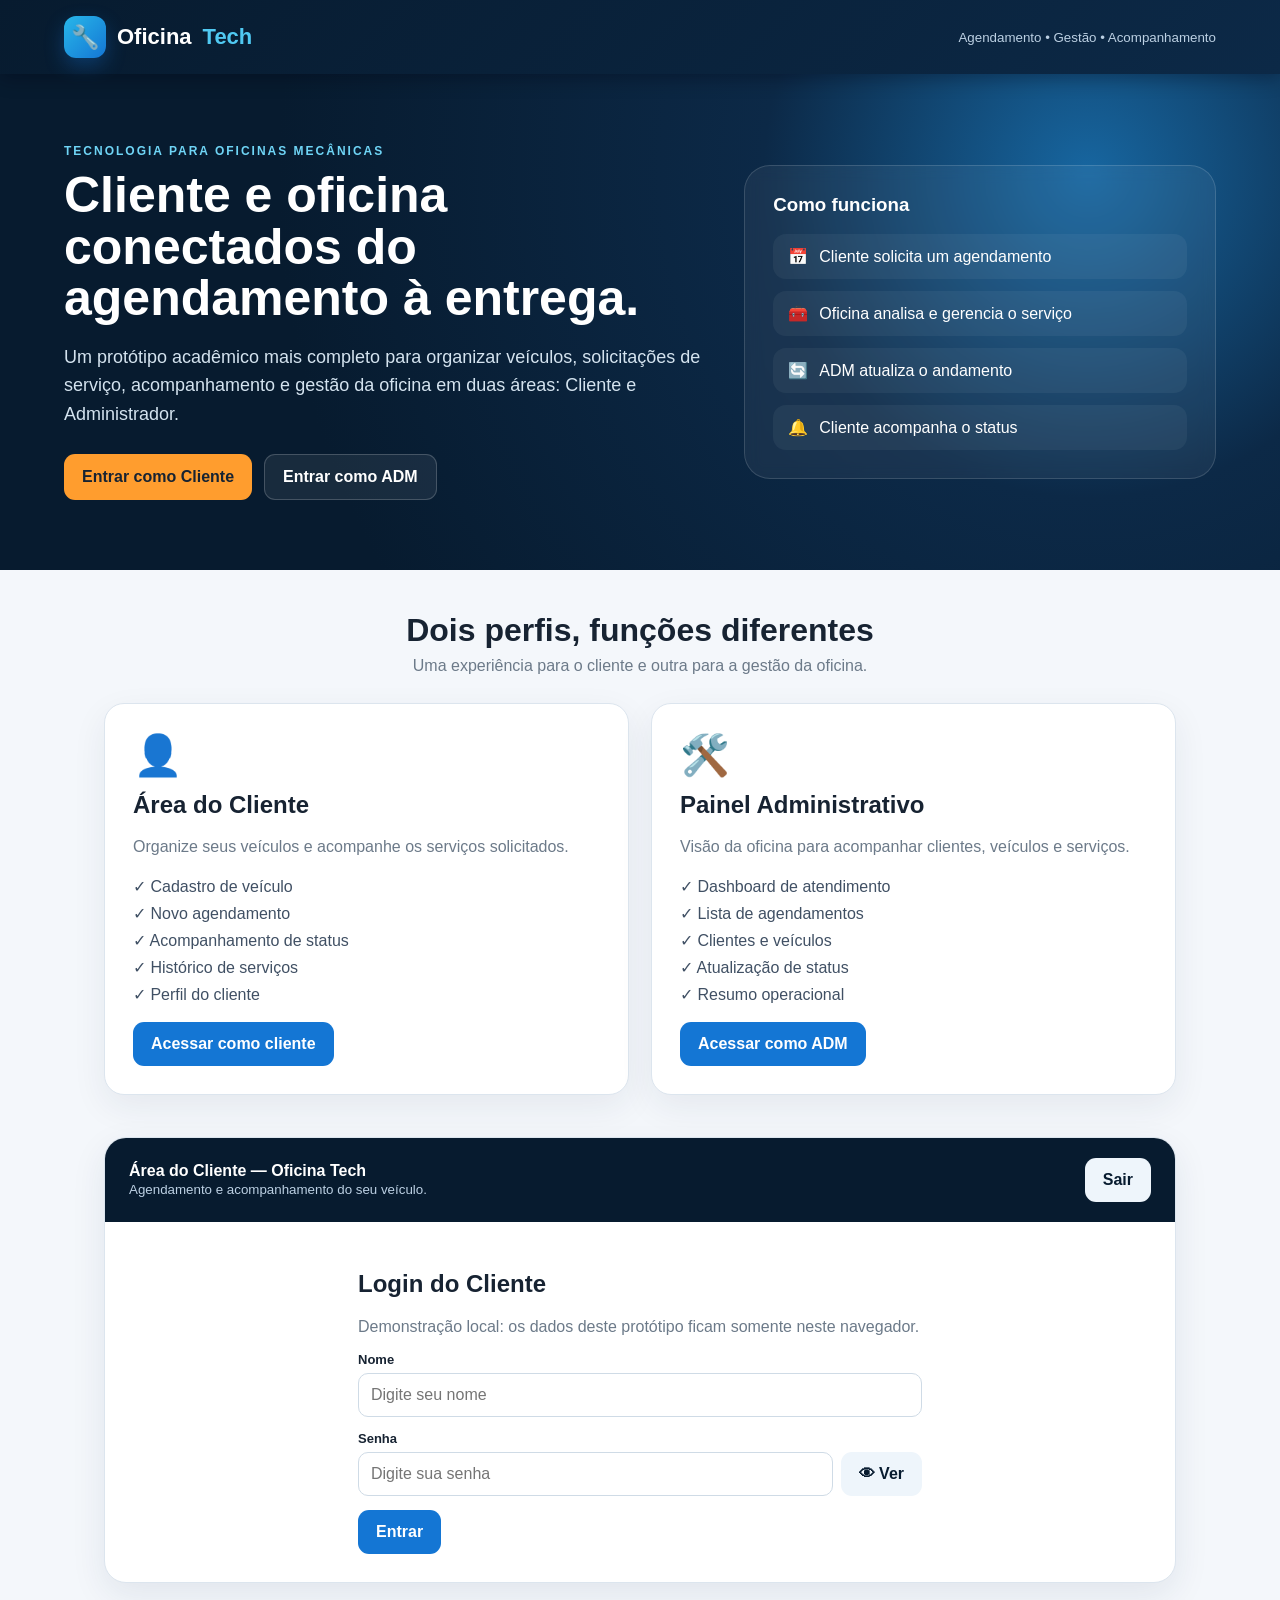
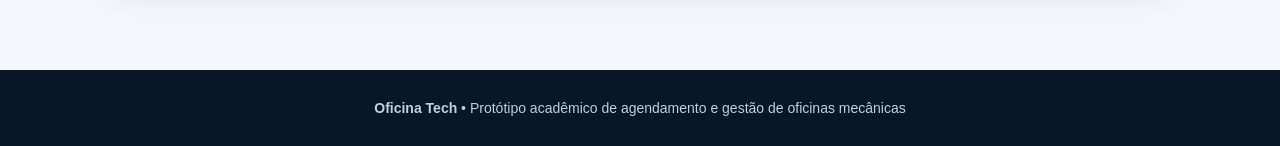
==== src/main/resources/static/index.html @ 15ae766a "Add files via upload" ====
<!doctype html>
<html lang="pt-BR">
<head>
<meta charset="utf-8">
<meta name="viewport" content="width=device-width,initial-scale=1">
<title>Oficina Tech | Gestão e Agendamento</title>
<style>
:root{--navy:#071b2f;--navy2:#0c2947;--blue:#1476d4;--cyan:#28b7e9;--green:#28a36a;--orange:#ff9d2e;--red:#e55353;--bg:#f4f7fb;--card:#fff;--ink:#172332;--muted:#6c7a89;--line:#dce5ee}
*{box-sizing:border-box}html{scroll-behavior:smooth}body{margin:0;font-family:Inter,Arial,Helvetica,sans-serif;background:var(--bg);color:var(--ink)}
button,input,select,textarea{font:inherit}button{cursor:pointer}.hidden{display:none!important}
.topbar{background:linear-gradient(135deg,var(--navy),var(--navy2));color:#fff;padding:16px 5%;position:sticky;top:0;z-index:10;box-shadow:0 4px 18px #0015}
.nav{max-width:1200px;margin:auto;display:flex;align-items:center;justify-content:space-between;gap:20px}
.logo{display:flex;align-items:center;gap:11px;font-weight:900;font-size:22px}.logo-mark{width:42px;height:42px;border-radius:12px;background:linear-gradient(135deg,var(--cyan),var(--blue));display:grid;place-items:center;font-size:23px;box-shadow:0 8px 20px #1476d455}.logo span{color:#50c9f2}.nav small{color:#bcd0e3}
.hero{background:radial-gradient(circle at 85% 20%,#1766a0 0,#0c2947 28%,#071b2f 70%);color:#fff;padding:70px 5%}
.hero-in{max-width:1200px;margin:auto;display:grid;grid-template-columns:1.15fr .85fr;gap:42px;align-items:center}.eyebrow{color:#6fd5f6;font-weight:800;text-transform:uppercase;letter-spacing:2px;font-size:12px}
.hero h1{font-size:50px;line-height:1.03;margin:12px 0 16px;max-width:700px}.hero p{font-size:18px;line-height:1.6;color:#d4e3ef;max-width:650px}
.actions{display:flex;gap:12px;flex-wrap:wrap;margin-top:25px}.btn{border:0;border-radius:11px;padding:13px 18px;font-weight:800}.primary{background:var(--orange);color:#172332}.blue{background:var(--blue);color:#fff}.ghost{background:#ffffff12;border:1px solid #ffffff30;color:#fff}.light{background:#eef5fb;color:var(--navy)}
.hero-card{background:#ffffff0e;border:1px solid #ffffff24;border-radius:26px;padding:28px;backdrop-filter:blur(8px)}.hero-card h3{margin-top:0}.flow{display:grid;gap:12px}.flow div{background:#ffffff0d;border-radius:13px;padding:13px 15px;display:flex;gap:11px;align-items:center}
main{max-width:1200px;margin:auto;padding:42px 5%}.section-title{text-align:center;margin-bottom:28px}.section-title h2{font-size:32px;margin:0 0 8px}.section-title p{margin:0;color:var(--muted)}
.profile-grid{display:grid;grid-template-columns:1fr 1fr;gap:22px}.profile-card{background:#fff;border:1px solid var(--line);border-radius:20px;padding:28px;box-shadow:0 12px 35px #17314c12}.profile-card .big{font-size:40px}.profile-card h3{font-size:24px;margin:12px 0 8px}.profile-card p{color:var(--muted);line-height:1.5}.feature-list{display:grid;gap:8px;margin:18px 0}.feature-list span{color:#405064}
.app{margin-top:42px;background:#fff;border-radius:22px;border:1px solid var(--line);overflow:hidden;box-shadow:0 12px 35px #17314c16}.app-head{background:var(--navy);color:#fff;padding:20px 24px;display:flex;justify-content:space-between;align-items:center;gap:12px}.app-head small{color:#bcd0e3}
.login{padding:28px;max-width:620px;margin:auto}.grid2{display:grid;grid-template-columns:1fr 1fr;gap:14px}.field{display:flex;flex-direction:column;gap:6px}.field label{font-size:13px;font-weight:800}.field input,.field select,.field textarea{padding:12px;border:1px solid #cfdbe6;border-radius:10px;background:#fff}.field textarea{min-height:95px;resize:vertical}.full{grid-column:1/-1}
.notice{padding:12px 14px;border-radius:10px;margin-top:14px;background:#e9f7ef;color:#20724a}.notice.error{background:#fdecec;color:#9c3434}
.dashboard{display:grid;grid-template-columns:230px 1fr;min-height:520px}.side{background:#0b2239;color:#d6e5f2;padding:20px}.side button{width:100%;text-align:left;border:0;background:transparent;color:#d6e5f2;padding:11px 12px;border-radius:9px;margin:3px 0}.side button.active,.side button:hover{background:#1476d4;color:#fff}.content{padding:25px;background:#f7f9fc}.view{display:none}.view.active{display:block}.cards{display:grid;grid-template-columns:repeat(3,1fr);gap:15px}.stat,.box{background:#fff;border:1px solid var(--line);border-radius:15px;padding:18px}.stat strong{display:block;font-size:28px;margin-top:7px}.muted{color:var(--muted)}.table-wrap{overflow:auto}.table{width:100%;border-collapse:collapse;background:#fff;border-radius:12px;overflow:hidden}.table th,.table td{text-align:left;padding:12px;border-bottom:1px solid #e6edf3;font-size:14px}.badge{display:inline-block;padding:6px 9px;border-radius:999px;font-size:12px;font-weight:800;background:#e9eef4;color:#526273}.b-orange{background:#fff0d8;color:#9a5a00}.b-green{background:#ddf5e8;color:#1f754b}.b-blue{background:#e2f1ff;color:#155f9e}
footer{margin-top:45px;background:#061728;color:#bfd0df;text-align:center;padding:30px 5%;font-size:14px}
@media(max-width:800px){.hero-in,.profile-grid,.dashboard{grid-template-columns:1fr}.hero h1{font-size:38px}.side{display:flex;overflow:auto;gap:5px}.side button{min-width:max-content}.cards,.grid2{grid-template-columns:1fr}.full{grid-column:auto}.nav small{display:none}}
</style>
</head>
<body>
<header class="topbar"><div class="nav"><div class="logo"><div class="logo-mark">🔧</div>Oficina <span>Tech</span></div><small>Agendamento • Gestão • Acompanhamento</small></div></header>

<section class="hero">
<div class="hero-in">
<div><div class="eyebrow">Tecnologia para oficinas mecânicas</div><h1>Cliente e oficina conectados do agendamento à entrega.</h1><p>Um protótipo acadêmico mais completo para organizar veículos, solicitações de serviço, acompanhamento e gestão da oficina em duas áreas: Cliente e Administrador.</p>
<div class="actions"><button class="btn primary" onclick="goLogin('cliente')">Entrar como Cliente</button><button class="btn ghost" onclick="goLogin('admin')">Entrar como ADM</button></div></div>
<div class="hero-card"><h3>Como funciona</h3><div class="flow"><div>📅 <span>Cliente solicita um agendamento</span></div><div>🧰 <span>Oficina analisa e gerencia o serviço</span></div><div>🔄 <span>ADM atualiza o andamento</span></div><div>🔔 <span>Cliente acompanha o status</span></div></div></div>
</div></section>

<main>
<section><div class="section-title"><h2>Dois perfis, funções diferentes</h2><p>Uma experiência para o cliente e outra para a gestão da oficina.</p></div>
<div class="profile-grid">
<div class="profile-card"><div class="big">👤</div><h3>Área do Cliente</h3><p>Organize seus veículos e acompanhe os serviços solicitados.</p><div class="feature-list"><span>✓ Cadastro de veículo</span><span>✓ Novo agendamento</span><span>✓ Acompanhamento de status</span><span>✓ Histórico de serviços</span><span>✓ Perfil do cliente</span></div><button class="btn blue" onclick="goLogin('cliente')">Acessar como cliente</button></div>
<div class="profile-card"><div class="big">🛠️</div><h3>Painel Administrativo</h3><p>Visão da oficina para acompanhar clientes, veículos e serviços.</p><div class="feature-list"><span>✓ Dashboard de atendimento</span><span>✓ Lista de agendamentos</span><span>✓ Clientes e veículos</span><span>✓ Atualização de status</span><span>✓ Resumo operacional</span></div><button class="btn blue" onclick="goLogin('admin')">Acessar como ADM</button></div>
</div></section>

<section class="app" id="sistema">
<div class="app-head"><div><strong id="appTitle">Acesso Oficina Tech</strong><br><small id="appSub">Escolha um perfil para entrar no protótipo.</small></div><button class="btn light" onclick="logout()">Sair</button></div>

<div id="loginBox" class="login">
<h2 id="loginTitle">Login</h2><p class="muted">Demonstração local: os dados deste protótipo ficam somente neste navegador.</p>
<div class="grid2"><div class="field full"><label>Nome</label><input id="loginNome" placeholder="Digite seu nome"></div><div class="field full"><label>Senha</label><div style="display:flex;gap:8px"><input id="loginSenha" type="password" placeholder="Digite sua senha" style="flex:1"><button type="button" class="btn light" id="toggleSenha" onclick="alternarSenha()" aria-label="Mostrar ou ocultar senha">👁 Ver</button></div></div><div class="full"><button class="btn blue" onclick="entrar()">Entrar</button></div></div>
<div id="loginMsg"></div></div>

<div id="clientDash" class="dashboard hidden">
<aside class="side">
<button class="active" onclick="showClient('inicio',this)">🏠 Início</button><button onclick="showClient('veiculo',this)">🚘 Meu veículo</button><button onclick="showClient('agendar',this)">📅 Agendar</button><button onclick="showClient('status',this)">🔎 Meus serviços</button><button onclick="showClient('historico',this)">🧾 Histórico</button><button onclick="showClient('perfil',this)">👤 Perfil</button>
</aside>
<div class="content">
<div id="c-inicio" class="view active"><h2>Olá, <span id="clienteNome">Cliente</span> 👋</h2><p class="muted">Aqui você acompanha sua relação com a oficina.</p><div class="cards"><div class="stat">Veículo cadastrado<strong id="statVeiculo">0</strong></div><div class="stat">Agendamentos<strong id="statAgenda">0</strong></div><div class="stat">Status atual<strong style="font-size:18px" id="statStatus">Sem serviço</strong></div></div></div>
<div id="c-veiculo" class="view"><h2>Meu veículo</h2><div class="box grid2"><div class="field"><label>Marca</label><input id="marca" placeholder="Ex.: Chevrolet"></div><div class="field"><label>Modelo</label><input id="modelo" placeholder="Ex.: Onix"></div><div class="field"><label>Ano</label><input id="ano" type="number" placeholder="2022"></div><div class="field"><label>Placa</label><input id="placa" maxlength="8" placeholder="ABC1D23"></div><div class="full"><button class="btn blue" onclick="salvarVeiculo()">Salvar veículo</button></div></div><div id="veiculoMsg"></div></div>
<div id="c-agendar" class="view"><h2>Novo agendamento</h2><div class="box grid2"><div class="field"><label>Serviço</label><select id="servico"><option>Troca de óleo</option><option>Revisão</option><option>Freios</option><option>Suspensão</option><option>Diagnóstico</option><option>Outro</option></select></div><div class="field"><label>Data</label><input id="data" type="date"></div><div class="field"><label>Horário</label><select id="hora"><option>08:00</option><option>09:30</option><option>11:00</option><option>14:00</option><option>15:30</option><option>17:00</option></select></div><div class="field"><label>Veículo</label><input id="veiculoAg" placeholder="Ex.: Onix 2022"></div><div class="field full"><label>Descrição do problema</label><textarea id="problema" placeholder="Descreva o que está acontecendo..."></textarea></div><div class="field full"><label>Foto do veículo/problema</label><input type="file" accept="image/*"></div><div class="full"><button class="btn primary" onclick="agendar()">Enviar solicitação</button></div></div><div id="agendaMsg"></div></div>
<div id="c-status" class="view"><h2>Meus serviços</h2><div class="box" id="clienteServico">Nenhum serviço solicitado ainda.</div></div>
<div id="c-historico" class="view"><h2>Histórico</h2><div class="box" id="historicoCliente">Nenhum serviço concluído.</div></div>
<div id="c-perfil" class="view"><h2>Meu perfil</h2><div class="box"><strong id="perfilNome">Cliente</strong><p class="muted">Perfil de demonstração da Oficina Tech.</p></div></div>
</div></div>

<div id="adminDash" class="dashboard hidden">
<aside class="side">
<button class="active" onclick="showAdmin('dashboard',this)">📊 Dashboard</button><button onclick="showAdmin('agendamentos',this)">📅 Agendamentos</button><button onclick="showAdmin('clientes',this)">👥 Clientes</button><button onclick="showAdmin('veiculos',this)">🚗 Veículos</button><button onclick="showAdmin('status',this)">🔄 Atualizar status</button>
</aside>
<div class="content">
<div id="a-dashboard" class="view active"><h2>Painel da Oficina</h2><p class="muted">Resumo operacional do protótipo.</p><div class="cards"><div class="stat">Solicitações<strong id="admSolicitacoes">0</strong></div><div class="stat">Clientes<strong id="admClientes">0</strong></div><div class="stat">Em andamento<strong id="admAndamento">0</strong></div></div></div>
<div id="a-agendamentos" class="view"><h2>Agendamentos</h2><div class="table-wrap"><table class="table"><thead><tr><th>Cliente</th><th>Serviço</th><th>Data</th><th>Horário</th><th>Status</th></tr></thead><tbody id="agendaTabela"><tr><td colspan="5">Nenhuma solicitação.</td></tr></tbody></table></div></div>
<div id="a-clientes" class="view"><h2>Clientes</h2><div class="box" id="clientesAdm">Nenhum cliente registrado neste navegador.</div></div>
<div id="a-veiculos" class="view"><h2>Veículos</h2><div class="box" id="veiculosAdm">Nenhum veículo cadastrado.</div></div>
<div id="a-status" class="view"><h2>Atualizar status</h2><div class="box grid2"><div class="field full"><label>Novo status do último serviço</label><select id="novoStatus"><option>Solicitado</option><option>Confirmado</option><option>Em andamento</option><option>Aguardando retirada</option><option>Concluído</option></select></div><div class="full"><button class="btn blue" onclick="atualizarStatus()">Salvar status</button></div></div><div id="statusMsg"></div></div>
</div></div>
</section>
</main>

<footer><strong>Oficina Tech</strong> • Protótipo acadêmico de agendamento e gestão de oficinas mecânicas</footer>

<script>
let perfil='cliente';
function goLogin(p){perfil=p;document.getElementById('loginBox').classList.remove('hidden');clientDash.classList.add('hidden');adminDash.classList.add('hidden');loginTitle.textContent=p==='admin'?'Login do Administrador':'Login do Cliente';appTitle.textContent=p==='admin'?'Painel Administrativo — Oficina Tech':'Área do Cliente — Oficina Tech';appSub.textContent=p==='admin'?'Gestão de atendimentos e serviços.':'Agendamento e acompanhamento do seu veículo.';loginMsg.innerHTML='';loginSenha.type='password';document.getElementById('toggleSenha').textContent='👁 Ver';document.getElementById('sistema').scrollIntoView({behavior:'smooth'})}
function entrar(){const nome=loginNome.value.trim();const senha=loginSenha.value.trim();if(!nome||!senha){loginMsg.innerHTML='<div class="notice error">Preencha nome e senha.</div>';return}if(perfil==='admin'&&senha!=='OficinaTech2026@br'){loginMsg.innerHTML='<div class="notice error">Senha de administrador inválida.</div>';loginSenha.value='';loginSenha.focus();return}localStorage.setItem('otUsuario',nome);loginMsg.innerHTML='';loginBox.classList.add('hidden');if(perfil==='cliente'){clientDash.classList.remove('hidden');clienteNome.textContent=nome;perfilNome.textContent=nome}else{adminDash.classList.remove('hidden')}refresh()}
function alternarSenha(){const campo=document.getElementById('loginSenha');const botao=document.getElementById('toggleSenha');if(campo.type==='password'){campo.type='text';botao.textContent='🙈 Ocultar'}else{campo.type='password';botao.textContent='👁 Ver'}}
function logout(){loginBox.classList.remove('hidden');clientDash.classList.add('hidden');adminDash.classList.add('hidden');loginSenha.value='';loginMsg.innerHTML=''}
function showClient(id,b){document.querySelectorAll('#clientDash .view').forEach(x=>x.classList.remove('active'));document.querySelectorAll('#clientDash .side button').forEach(x=>x.classList.remove('active'));document.getElementById('c-'+id).classList.add('active');b.classList.add('active')}
function showAdmin(id,b){document.querySelectorAll('#adminDash .view').forEach(x=>x.classList.remove('active'));document.querySelectorAll('#adminDash .side button').forEach(x=>x.classList.remove('active'));document.getElementById('a-'+id).classList.add('active');b.classList.add('active');refresh()}
function salvarVeiculo(){const v={marca:marca.value.trim(),modelo:modelo.value.trim(),ano:ano.value,placa:placa.value.trim().toUpperCase()};if(!v.marca||!v.modelo){veiculoMsg.innerHTML='<div class="notice error">Preencha marca e modelo.</div>';return}localStorage.setItem('otVeiculo',JSON.stringify(v));veiculoAg.value=(v.marca+' '+v.modelo+' '+v.ano).trim();veiculoMsg.innerHTML='<div class="notice">✓ Veículo salvo neste navegador.</div>';refresh()}
function agendar(){if(!data.value){agendaMsg.innerHTML='<div class="notice error">Escolha uma data.</div>';return}const a={cliente:localStorage.getItem('otUsuario')||'Cliente',servico:servico.value,data:data.value,hora:hora.value,veiculo:veiculoAg.value,problema:problema.value,status:'Solicitado'};localStorage.setItem('otAgendamento',JSON.stringify(a));agendaMsg.innerHTML='<div class="notice">✓ Solicitação enviada para a oficina.</div>';refresh()}
function atualizarStatus(){const a=JSON.parse(localStorage.getItem('otAgendamento')||'null');if(!a){statusMsg.innerHTML='<div class="notice error">Não existe serviço para atualizar.</div>';return}a.status=novoStatus.value;localStorage.setItem('otAgendamento',JSON.stringify(a));statusMsg.innerHTML='<div class="notice">✓ Status atualizado para '+a.status+'.</div>';refresh()}
function fmt(d){return d?d.split('-').reverse().join('/'):'—'}
function refresh(){const v=JSON.parse(localStorage.getItem('otVeiculo')||'null');const a=JSON.parse(localStorage.getItem('otAgendamento')||'null');const u=localStorage.getItem('otUsuario')||'Cliente';
if(v){marca.value=v.marca||'';modelo.value=v.modelo||'';ano.value=v.ano||'';placa.value=v.placa||'';veiculoAg.value=(v.marca+' '+v.modelo+' '+(v.ano||'')).trim();statVeiculo.textContent='1';veiculosAdm.innerHTML='<strong>'+v.marca+' '+v.modelo+'</strong><p class="muted">'+(v.ano||'Ano não informado')+' • '+(v.placa||'Placa não informada')+'</p>'}else statVeiculo.textContent='0';
clientesAdm.innerHTML='<strong>'+u+'</strong><p class="muted">Cliente registrado no protótipo local.</p>';admClientes.textContent=localStorage.getItem('otUsuario')?'1':'0';
if(a){statAgenda.textContent='1';statStatus.textContent=a.status;admSolicitacoes.textContent='1';admAndamento.textContent=a.status==='Em andamento'?'1':'0';clienteServico.innerHTML='<strong>'+a.servico+'</strong><p>'+a.veiculo+' • '+fmt(a.data)+' às '+a.hora+'</p><span class="badge '+(a.status==='Concluído'?'b-green':a.status==='Em andamento'?'b-orange':'b-blue')+'">'+a.status+'</span><p class="muted">'+(a.problema||'Sem descrição adicional.')+'</p>';agendaTabela.innerHTML='<tr><td>'+a.cliente+'</td><td>'+a.servico+'</td><td>'+fmt(a.data)+'</td><td>'+a.hora+'</td><td><span class="badge">'+a.status+'</span></td></tr>';historicoCliente.innerHTML=a.status==='Concluído'?'<strong>'+a.servico+'</strong><p class="muted">Concluído • '+fmt(a.data)+'</p>':'Nenhum serviço concluído.'}else{statAgenda.textContent='0';statStatus.textContent='Sem serviço';admSolicitacoes.textContent='0';admAndamento.textContent='0'}}
window.addEventListener('load',()=>{goLogin('cliente');refresh()});
</script>
</body>
</html>
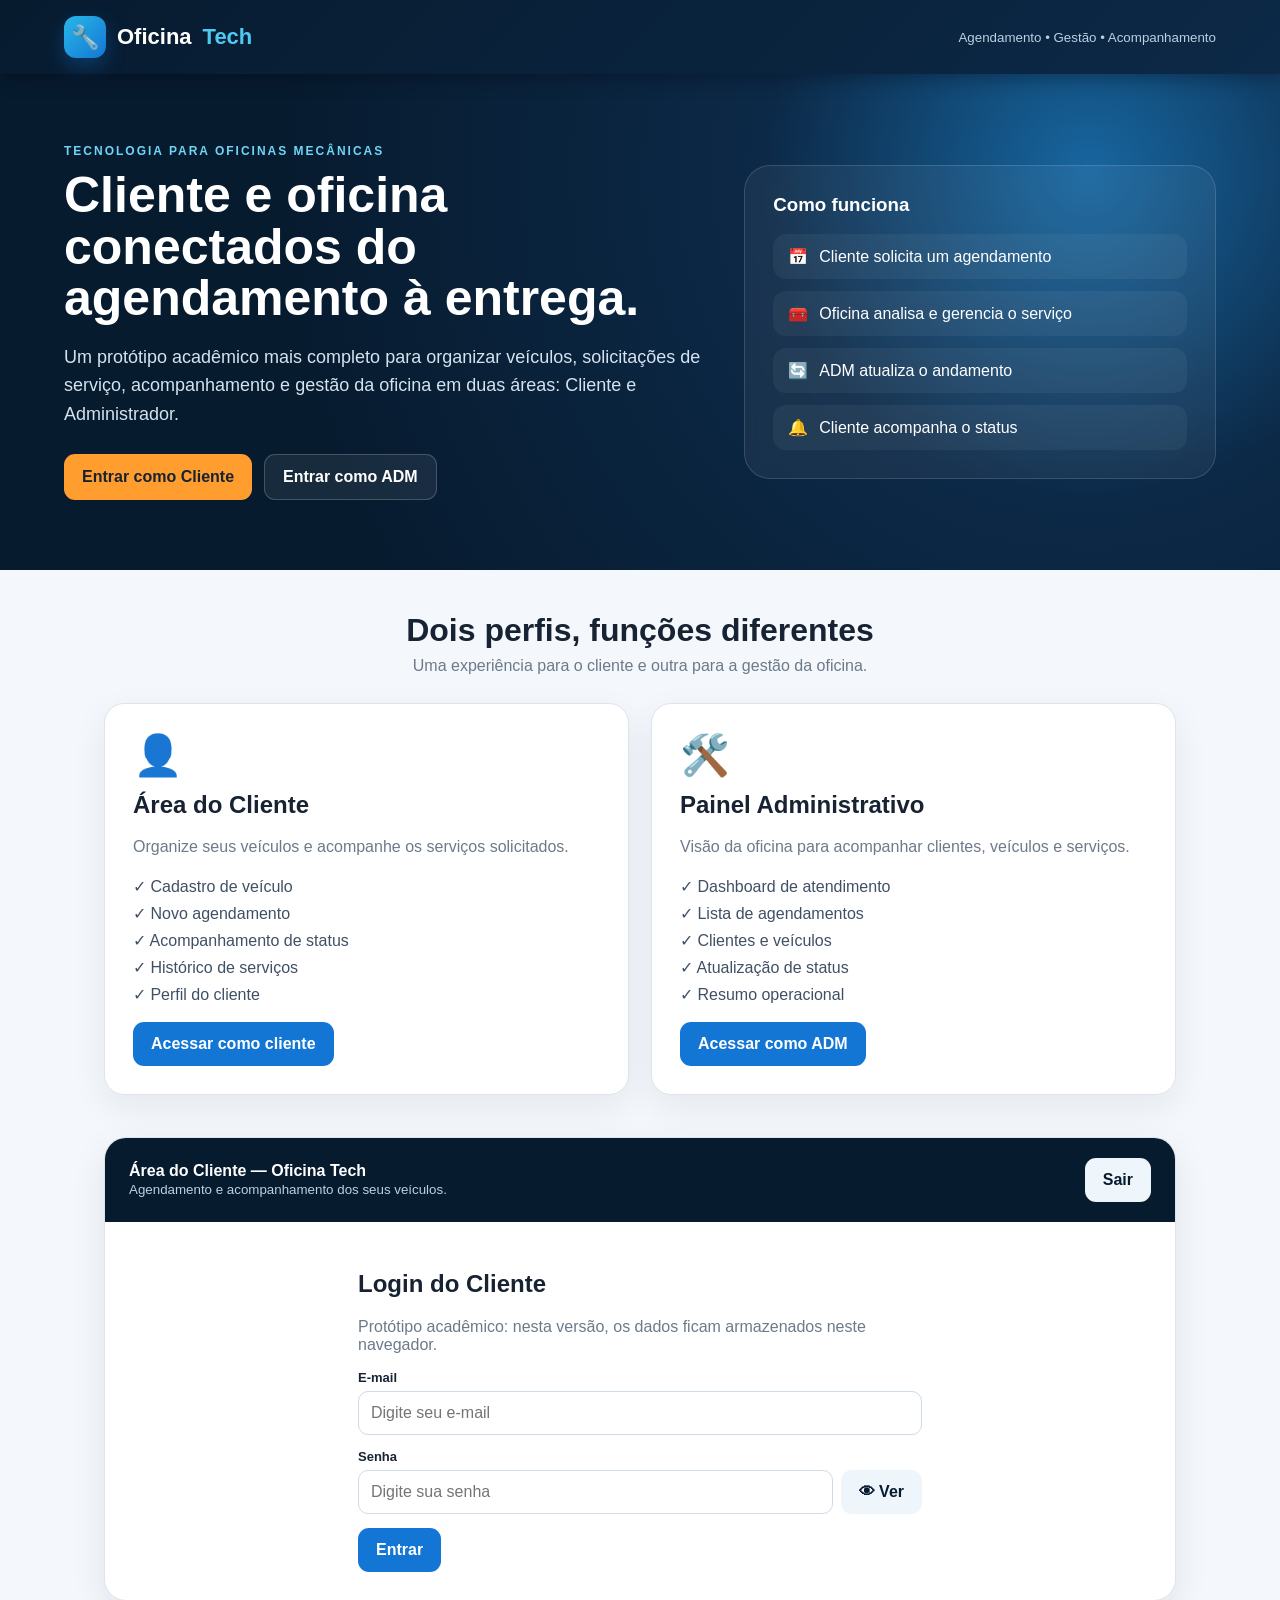
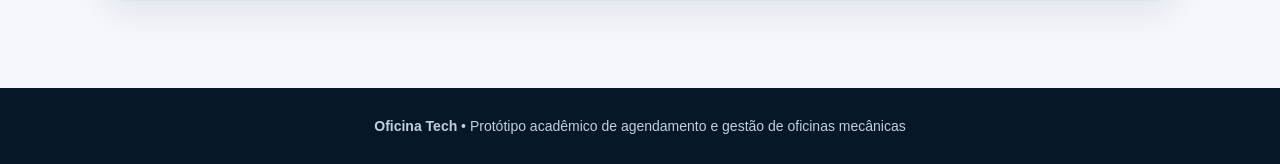
==== commit 8f8abcbf: "Add files via upload" ====
--- a/src/main/resources/static/index.html
+++ b/src/main/resources/static/index.html
@@ -47,32 +47,32 @@
 <div class="app-head"><div><strong id="appTitle">Acesso Oficina Tech</strong><br><small id="appSub">Escolha um perfil para entrar no protótipo.</small></div><button class="btn light" onclick="logout()">Sair</button></div>
 
 <div id="loginBox" class="login">
-<h2 id="loginTitle">Login</h2><p class="muted">Demonstração local: os dados deste protótipo ficam somente neste navegador.</p>
-<div class="grid2"><div class="field full"><label>Nome</label><input id="loginNome" placeholder="Digite seu nome"></div><div class="field full"><label>Senha</label><div style="display:flex;gap:8px"><input id="loginSenha" type="password" placeholder="Digite sua senha" style="flex:1"><button type="button" class="btn light" id="toggleSenha" onclick="alternarSenha()" aria-label="Mostrar ou ocultar senha">👁 Ver</button></div></div><div class="full"><button class="btn blue" onclick="entrar()">Entrar</button></div></div>
+<h2 id="loginTitle">Login</h2><p class="muted">Protótipo acadêmico: nesta versão, os dados ficam armazenados neste navegador.</p>
+<div class="grid2"><div class="field full"><label>E-mail</label><input id="loginNome" type="email" placeholder="Digite seu e-mail"></div><div class="field full"><label>Senha</label><div style="display:flex;gap:8px"><input id="loginSenha" type="password" placeholder="Digite sua senha" style="flex:1"><button type="button" class="btn light" id="toggleSenha" onclick="alternarSenha()" aria-label="Mostrar ou ocultar senha">👁 Ver</button></div></div><div class="full"><button class="btn blue" onclick="entrar()">Entrar</button></div></div>
 <div id="loginMsg"></div></div>
 
 <div id="clientDash" class="dashboard hidden">
 <aside class="side">
-<button class="active" onclick="showClient('inicio',this)">🏠 Início</button><button onclick="showClient('veiculo',this)">🚘 Meu veículo</button><button onclick="showClient('agendar',this)">📅 Agendar</button><button onclick="showClient('status',this)">🔎 Meus serviços</button><button onclick="showClient('historico',this)">🧾 Histórico</button><button onclick="showClient('perfil',this)">👤 Perfil</button>
+<button class="active" onclick="showClient('inicio',this)">🏠 Início</button><button onclick="showClient('veiculo',this)">🚘 Meus veículos</button><button onclick="showClient('agendar',this)">📅 Agendar</button><button onclick="showClient('status',this)">🔎 Meus serviços</button><button onclick="showClient('historico',this)">🧾 Histórico</button><button onclick="showClient('perfil',this)">👤 Perfil</button>
 </aside>
 <div class="content">
 <div id="c-inicio" class="view active"><h2>Olá, <span id="clienteNome">Cliente</span> 👋</h2><p class="muted">Aqui você acompanha sua relação com a oficina.</p><div class="cards"><div class="stat">Veículo cadastrado<strong id="statVeiculo">0</strong></div><div class="stat">Agendamentos<strong id="statAgenda">0</strong></div><div class="stat">Status atual<strong style="font-size:18px" id="statStatus">Sem serviço</strong></div></div></div>
-<div id="c-veiculo" class="view"><h2>Meu veículo</h2><div class="box grid2"><div class="field"><label>Marca</label><input id="marca" placeholder="Ex.: Chevrolet"></div><div class="field"><label>Modelo</label><input id="modelo" placeholder="Ex.: Onix"></div><div class="field"><label>Ano</label><input id="ano" type="number" placeholder="2022"></div><div class="field"><label>Placa</label><input id="placa" maxlength="8" placeholder="ABC1D23"></div><div class="full"><button class="btn blue" onclick="salvarVeiculo()">Salvar veículo</button></div></div><div id="veiculoMsg"></div></div>
-<div id="c-agendar" class="view"><h2>Novo agendamento</h2><div class="box grid2"><div class="field"><label>Serviço</label><select id="servico"><option>Troca de óleo</option><option>Revisão</option><option>Freios</option><option>Suspensão</option><option>Diagnóstico</option><option>Outro</option></select></div><div class="field"><label>Data</label><input id="data" type="date"></div><div class="field"><label>Horário</label><select id="hora"><option>08:00</option><option>09:30</option><option>11:00</option><option>14:00</option><option>15:30</option><option>17:00</option></select></div><div class="field"><label>Veículo</label><input id="veiculoAg" placeholder="Ex.: Onix 2022"></div><div class="field full"><label>Descrição do problema</label><textarea id="problema" placeholder="Descreva o que está acontecendo..."></textarea></div><div class="field full"><label>Foto do veículo/problema</label><input type="file" accept="image/*"></div><div class="full"><button class="btn primary" onclick="agendar()">Enviar solicitação</button></div></div><div id="agendaMsg"></div></div>
+<div id="c-veiculo" class="view"><h2>Meus veículos</h2><div class="box grid2"><input id="veiculoEditId" type="hidden"><div class="field"><label>Marca</label><input id="marca" placeholder="Ex.: Chevrolet"></div><div class="field"><label>Modelo</label><input id="modelo" placeholder="Ex.: Onix"></div><div class="field"><label>Ano</label><input id="ano" type="number" placeholder="2022"></div><div class="field"><label>Placa</label><input id="placa" maxlength="8" placeholder="ABC1D23"></div><div class="field"><label>Cor</label><input id="corVeiculo" placeholder="Ex.: Prata"></div><div class="field"><label>Foto do veículo</label><input id="fotoVeiculo" type="file" accept="image/*"></div><div class="full"><button class="btn blue" onclick="salvarVeiculo()">Salvar veículo</button> <button class="btn light" onclick="limparVeiculoForm()">Novo veículo</button></div></div><div id="veiculoMsg"></div><div id="listaVeiculosCliente" class="box" style="margin-top:14px">Nenhum veículo cadastrado.</div></div>
+<div id="c-agendar" class="view"><h2>Novo agendamento</h2><div class="box grid2"><div class="field"><label>Serviço</label><select id="servico"><option>Troca de óleo</option><option>Revisão</option><option>Freios</option><option>Suspensão</option><option>Diagnóstico</option><option>Outro</option></select></div><div class="field"><label>Data</label><input id="data" type="date"></div><div class="field"><label>Horário</label><select id="hora"><option>08:00</option><option>09:30</option><option>11:00</option><option>14:00</option><option>15:30</option><option>17:00</option></select></div><div class="field"><label>Veículo</label><select id="veiculoAg"><option value="">Cadastre um veículo primeiro</option></select></div><div class="field full"><label>Descrição do problema</label><textarea id="problema" placeholder="Descreva o que está acontecendo..."></textarea></div><div class="field full"><label>Foto do veículo/problema</label><input type="file" accept="image/*"></div><div class="full"><button class="btn primary" onclick="agendar()">Enviar solicitação</button></div></div><div id="agendaMsg"></div></div>
 <div id="c-status" class="view"><h2>Meus serviços</h2><div class="box" id="clienteServico">Nenhum serviço solicitado ainda.</div></div>
 <div id="c-historico" class="view"><h2>Histórico</h2><div class="box" id="historicoCliente">Nenhum serviço concluído.</div></div>
-<div id="c-perfil" class="view"><h2>Meu perfil</h2><div class="box"><strong id="perfilNome">Cliente</strong><p class="muted">Perfil de demonstração da Oficina Tech.</p></div></div>
+<div id="c-perfil" class="view"><h2>Meu perfil</h2><div class="box grid2"><div class="field"><label>Nome completo</label><input id="perfilNomeInput"></div><div class="field"><label>E-mail</label><input id="perfilEmail" type="email"></div><div class="field"><label>Telefone</label><input id="perfilTelefone"></div><div class="field"><label>Gênero</label><select id="perfilGenero"><option value="">Não informado</option><option>Feminino</option><option>Masculino</option><option>Outro</option><option>Prefiro não informar</option></select></div><div class="full"><button class="btn blue" onclick="salvarPerfil()">Salvar meus dados</button></div></div><div id="perfilMsg"></div></div>
 </div></div>
 
 <div id="adminDash" class="dashboard hidden">
 <aside class="side">
-<button class="active" onclick="showAdmin('dashboard',this)">📊 Dashboard</button><button onclick="showAdmin('agendamentos',this)">📅 Agendamentos</button><button onclick="showAdmin('clientes',this)">👥 Clientes</button><button onclick="showAdmin('veiculos',this)">🚗 Veículos</button><button onclick="showAdmin('status',this)">🔄 Atualizar status</button>
+<button class="active" onclick="showAdmin('dashboard',this)">📊 Dashboard</button><button onclick="showAdmin('agendamentos',this)">📅 Agendamentos</button><button onclick="showAdmin('clientes',this)">👥 Clientes</button><button onclick="showAdmin('status',this)">🔄 Atualizar status</button>
 </aside>
 <div class="content">
 <div id="a-dashboard" class="view active"><h2>Painel da Oficina</h2><p class="muted">Resumo operacional do protótipo.</p><div class="cards"><div class="stat">Solicitações<strong id="admSolicitacoes">0</strong></div><div class="stat">Clientes<strong id="admClientes">0</strong></div><div class="stat">Em andamento<strong id="admAndamento">0</strong></div></div></div>
-<div id="a-agendamentos" class="view"><h2>Agendamentos</h2><div class="table-wrap"><table class="table"><thead><tr><th>Cliente</th><th>Serviço</th><th>Data</th><th>Horário</th><th>Status</th></tr></thead><tbody id="agendaTabela"><tr><td colspan="5">Nenhuma solicitação.</td></tr></tbody></table></div></div>
-<div id="a-clientes" class="view"><h2>Clientes</h2><div class="box" id="clientesAdm">Nenhum cliente registrado neste navegador.</div></div>
-<div id="a-veiculos" class="view"><h2>Veículos</h2><div class="box" id="veiculosAdm">Nenhum veículo cadastrado.</div></div>
+<div id="a-agendamentos" class="view"><h2>Agendamentos</h2><div class="box grid2" style="margin-bottom:14px"><div class="field"><label>Buscar por cliente</label><input id="filtroCliente" oninput="refresh()" placeholder="Nome do cliente"></div><div class="field"><label>Filtrar por data</label><input id="filtroData" type="date" oninput="refresh()"></div></div><div class="table-wrap"><table class="table"><thead><tr><th>Cliente</th><th>Serviço</th><th>Data</th><th>Horário</th><th>Status</th></tr></thead><tbody id="agendaTabela"><tr><td colspan="5">Nenhuma solicitação.</td></tr></tbody></table></div></div>
+<div id="a-clientes" class="view"><h2>Clientes</h2><p class="muted">Dados dos clientes e todos os veículos vinculados a cada cadastro.</p><div class="box" id="clientesAdm">Nenhum cliente registrado neste navegador.</div></div>
+
 <div id="a-status" class="view"><h2>Atualizar status</h2><div class="box grid2"><div class="field full"><label>Novo status do último serviço</label><select id="novoStatus"><option>Solicitado</option><option>Confirmado</option><option>Em andamento</option><option>Aguardando retirada</option><option>Concluído</option></select></div><div class="full"><button class="btn blue" onclick="atualizarStatus()">Salvar status</button></div></div><div id="statusMsg"></div></div>
 </div></div>
 </section>
@@ -82,20 +82,29 @@
 
 <script>
 let perfil='cliente';
-function goLogin(p){perfil=p;document.getElementById('loginBox').classList.remove('hidden');clientDash.classList.add('hidden');adminDash.classList.add('hidden');loginTitle.textContent=p==='admin'?'Login do Administrador':'Login do Cliente';appTitle.textContent=p==='admin'?'Painel Administrativo — Oficina Tech':'Área do Cliente — Oficina Tech';appSub.textContent=p==='admin'?'Gestão de atendimentos e serviços.':'Agendamento e acompanhamento do seu veículo.';loginMsg.innerHTML='';loginSenha.type='password';document.getElementById('toggleSenha').textContent='👁 Ver';document.getElementById('sistema').scrollIntoView({behavior:'smooth'})}
-function entrar(){const nome=loginNome.value.trim();const senha=loginSenha.value.trim();if(!nome||!senha){loginMsg.innerHTML='<div class="notice error">Preencha nome e senha.</div>';return}if(perfil==='admin'&&senha!=='OficinaTech2026@br'){loginMsg.innerHTML='<div class="notice error">Senha de administrador inválida.</div>';loginSenha.value='';loginSenha.focus();return}localStorage.setItem('otUsuario',nome);loginMsg.innerHTML='';loginBox.classList.add('hidden');if(perfil==='cliente'){clientDash.classList.remove('hidden');clienteNome.textContent=nome;perfilNome.textContent=nome}else{adminDash.classList.remove('hidden')}refresh()}
-function alternarSenha(){const campo=document.getElementById('loginSenha');const botao=document.getElementById('toggleSenha');if(campo.type==='password'){campo.type='text';botao.textContent='🙈 Ocultar'}else{campo.type='password';botao.textContent='👁 Ver'}}
-function logout(){loginBox.classList.remove('hidden');clientDash.classList.add('hidden');adminDash.classList.add('hidden');loginSenha.value='';loginMsg.innerHTML=''}
-function showClient(id,b){document.querySelectorAll('#clientDash .view').forEach(x=>x.classList.remove('active'));document.querySelectorAll('#clientDash .side button').forEach(x=>x.classList.remove('active'));document.getElementById('c-'+id).classList.add('active');b.classList.add('active')}
+const read=(k,d)=>{try{return JSON.parse(localStorage.getItem(k)||JSON.stringify(d))}catch{return d}};
+const write=(k,v)=>localStorage.setItem(k,JSON.stringify(v));
+const currentEmail=()=>localStorage.getItem('otEmail')||'';
+function goLogin(p){perfil=p;loginBox.classList.remove('hidden');clientDash.classList.add('hidden');adminDash.classList.add('hidden');loginTitle.textContent=p==='admin'?'Login do Administrador':'Login do Cliente';appTitle.textContent=p==='admin'?'Painel Administrativo — Oficina Tech':'Área do Cliente — Oficina Tech';appSub.textContent=p==='admin'?'Gestão de atendimentos e serviços.':'Agendamento e acompanhamento dos seus veículos.';loginMsg.innerHTML='';loginSenha.type='password';toggleSenha.textContent='👁 Ver';sistema.scrollIntoView({behavior:'smooth'})}
+function entrar(){const email=loginNome.value.trim().toLowerCase(),senha=loginSenha.value;if(!email||!senha){loginMsg.innerHTML='<div class="notice error">Informe e-mail e senha.</div>';return}if(perfil==='admin'){if(senha!=='OficinaTech2026@br'){loginMsg.innerHTML='<div class="notice error">Senha de administrador inválida.</div>';return}localStorage.setItem('otPerfilAtivo','ADM');loginBox.classList.add('hidden');adminDash.classList.remove('hidden');refresh();return}const users=read('otUsuarios',[]);let u=users.find(x=>x.email===email);if(!u){if(senha.length<6){loginMsg.innerHTML='<div class="notice error">Para o primeiro acesso, use uma senha com pelo menos 6 caracteres. O cadastro será criado neste navegador.</div>';return}const nome=email.split('@')[0];u={nome,email,senha,telefone:'',genero:'',veiculos:[]};users.push(u);write('otUsuarios',users)}else if(u.senha!==senha){loginMsg.innerHTML='<div class="notice error">E-mail ou senha inválidos.</div>';return}localStorage.setItem('otEmail',email);localStorage.setItem('otPerfilAtivo','CLIENTE');loginBox.classList.add('hidden');clientDash.classList.remove('hidden');clienteNome.textContent=u.nome;refresh()}
+function alternarSenha(){loginSenha.type=loginSenha.type==='password'?'text':'password';toggleSenha.textContent=loginSenha.type==='password'?'👁 Ver':'🙈 Ocultar'}
+function logout(){loginBox.classList.remove('hidden');clientDash.classList.add('hidden');adminDash.classList.add('hidden');loginSenha.value='';loginMsg.innerHTML='';localStorage.removeItem('otPerfilAtivo')}
+function showClient(id,b){document.querySelectorAll('#clientDash .view').forEach(x=>x.classList.remove('active'));document.querySelectorAll('#clientDash .side button').forEach(x=>x.classList.remove('active'));document.getElementById('c-'+id).classList.add('active');b.classList.add('active');refresh()}
 function showAdmin(id,b){document.querySelectorAll('#adminDash .view').forEach(x=>x.classList.remove('active'));document.querySelectorAll('#adminDash .side button').forEach(x=>x.classList.remove('active'));document.getElementById('a-'+id).classList.add('active');b.classList.add('active');refresh()}
-function salvarVeiculo(){const v={marca:marca.value.trim(),modelo:modelo.value.trim(),ano:ano.value,placa:placa.value.trim().toUpperCase()};if(!v.marca||!v.modelo){veiculoMsg.innerHTML='<div class="notice error">Preencha marca e modelo.</div>';return}localStorage.setItem('otVeiculo',JSON.stringify(v));veiculoAg.value=(v.marca+' '+v.modelo+' '+v.ano).trim();veiculoMsg.innerHTML='<div class="notice">✓ Veículo salvo neste navegador.</div>';refresh()}
-function agendar(){if(!data.value){agendaMsg.innerHTML='<div class="notice error">Escolha uma data.</div>';return}const a={cliente:localStorage.getItem('otUsuario')||'Cliente',servico:servico.value,data:data.value,hora:hora.value,veiculo:veiculoAg.value,problema:problema.value,status:'Solicitado'};localStorage.setItem('otAgendamento',JSON.stringify(a));agendaMsg.innerHTML='<div class="notice">✓ Solicitação enviada para a oficina.</div>';refresh()}
-function atualizarStatus(){const a=JSON.parse(localStorage.getItem('otAgendamento')||'null');if(!a){statusMsg.innerHTML='<div class="notice error">Não existe serviço para atualizar.</div>';return}a.status=novoStatus.value;localStorage.setItem('otAgendamento',JSON.stringify(a));statusMsg.innerHTML='<div class="notice">✓ Status atualizado para '+a.status+'.</div>';refresh()}
+function userAtual(){return read('otUsuarios',[]).find(x=>x.email===currentEmail())}
+function salvarPerfil(){let us=read('otUsuarios',[]),u=us.find(x=>x.email===currentEmail());if(!u)return;u.nome=perfilNomeInput.value.trim()||u.nome;u.telefone=perfilTelefone.value.trim();u.genero=perfilGenero.value;const novo=perfilEmail.value.trim().toLowerCase();if(novo&&novo!==u.email&&us.some(x=>x.email===novo)){perfilMsg.innerHTML='<div class="notice error">Este e-mail já está cadastrado.</div>';return}u.email=novo||u.email;write('otUsuarios',us);localStorage.setItem('otEmail',u.email);clienteNome.textContent=u.nome;perfilMsg.innerHTML='<div class="notice">Dados atualizados neste navegador.</div>';refresh()}
+function limparVeiculoForm(){['veiculoEditId','marca','modelo','ano','placa','corVeiculo','fotoVeiculo'].forEach(id=>{const e=document.getElementById(id);if(e)e.value=''})}
+function salvarVeiculo(){let us=read('otUsuarios',[]),u=us.find(x=>x.email===currentEmail());if(!u)return;const v={id:veiculoEditId.value||String(Date.now()),marca:marca.value.trim(),modelo:modelo.value.trim(),ano:ano.value,placa:placa.value.trim().toUpperCase(),cor:corVeiculo.value.trim()};if(!v.marca||!v.modelo){veiculoMsg.innerHTML='<div class="notice error">Preencha marca e modelo.</div>';return}const save=(foto)=>{if(foto)v.foto=foto;u.veiculos=u.veiculos||[];const i=u.veiculos.findIndex(x=>x.id===v.id);if(i>=0)u.veiculos[i]={...u.veiculos[i],...v};else u.veiculos.push(v);write('otUsuarios',us);veiculoMsg.innerHTML='<div class="notice">Veículo salvo no cadastro.</div>';limparVeiculoForm();refresh()};const file=fotoVeiculo.files[0];if(file){const r=new FileReader();r.onload=()=>save(r.result);r.readAsDataURL(file)}else save(null)}
+function editarVeiculo(id){const u=userAtual(),v=(u?.veiculos||[]).find(x=>x.id===id);if(!v)return;veiculoEditId.value=v.id;marca.value=v.marca;modelo.value=v.modelo;ano.value=v.ano||'';placa.value=v.placa||'';corVeiculo.value=v.cor||'';showClient('veiculo',document.querySelector('#clientDash .side button:nth-child(2)'))}
+function excluirVeiculo(id){if(!confirm('Remover este veículo do seu cadastro?'))return;let us=read('otUsuarios',[]),u=us.find(x=>x.email===currentEmail());u.veiculos=(u.veiculos||[]).filter(x=>x.id!==id);write('otUsuarios',us);refresh()}
+function agendar(){const u=userAtual();if(!u){agendaMsg.innerHTML='<div class="notice error">Entre novamente para continuar.</div>';return}if(!data.value){agendaMsg.innerHTML='<div class="notice error">Escolha uma data.</div>';return}const a={id:String(Date.now()),email:u.email,cliente:u.nome,servico:servico.value,data:data.value,hora:hora.value,veiculo:veiculoAg.value,problema:problema.value,status:'Solicitado',orcamento:null,decisao:'Pendente'};let arr=read('otAgendamentos',[]);arr.push(a);write('otAgendamentos',arr);agendaMsg.innerHTML='<div class="notice">Solicitação registrada no protótipo.</div>';refresh()}
+function atualizarStatus(){const arr=read('otAgendamentos',[]);if(!arr.length){statusMsg.innerHTML='<div class="notice error">Não existe serviço para atualizar.</div>';return}arr[arr.length-1].status=novoStatus.value;write('otAgendamentos',arr);statusMsg.innerHTML='<div class="notice">Status atualizado.</div>';refresh()}
 function fmt(d){return d?d.split('-').reverse().join('/'):'—'}
-function refresh(){const v=JSON.parse(localStorage.getItem('otVeiculo')||'null');const a=JSON.parse(localStorage.getItem('otAgendamento')||'null');const u=localStorage.getItem('otUsuario')||'Cliente';
-if(v){marca.value=v.marca||'';modelo.value=v.modelo||'';ano.value=v.ano||'';placa.value=v.placa||'';veiculoAg.value=(v.marca+' '+v.modelo+' '+(v.ano||'')).trim();statVeiculo.textContent='1';veiculosAdm.innerHTML='<strong>'+v.marca+' '+v.modelo+'</strong><p class="muted">'+(v.ano||'Ano não informado')+' • '+(v.placa||'Placa não informada')+'</p>'}else statVeiculo.textContent='0';
-clientesAdm.innerHTML='<strong>'+u+'</strong><p class="muted">Cliente registrado no protótipo local.</p>';admClientes.textContent=localStorage.getItem('otUsuario')?'1':'0';
-if(a){statAgenda.textContent='1';statStatus.textContent=a.status;admSolicitacoes.textContent='1';admAndamento.textContent=a.status==='Em andamento'?'1':'0';clienteServico.innerHTML='<strong>'+a.servico+'</strong><p>'+a.veiculo+' • '+fmt(a.data)+' às '+a.hora+'</p><span class="badge '+(a.status==='Concluído'?'b-green':a.status==='Em andamento'?'b-orange':'b-blue')+'">'+a.status+'</span><p class="muted">'+(a.problema||'Sem descrição adicional.')+'</p>';agendaTabela.innerHTML='<tr><td>'+a.cliente+'</td><td>'+a.servico+'</td><td>'+fmt(a.data)+'</td><td>'+a.hora+'</td><td><span class="badge">'+a.status+'</span></td></tr>';historicoCliente.innerHTML=a.status==='Concluído'?'<strong>'+a.servico+'</strong><p class="muted">Concluído • '+fmt(a.data)+'</p>':'Nenhum serviço concluído.'}else{statAgenda.textContent='0';statStatus.textContent='Sem serviço';admSolicitacoes.textContent='0';admAndamento.textContent='0'}}
+function refresh(){const u=userAtual(),users=read('otUsuarios',[]),all=read('otAgendamentos',[]),mine=all.filter(a=>a.email===currentEmail()),vlist=u?.veiculos||[];if(u){perfilNomeInput.value=u.nome||'';perfilEmail.value=u.email||'';perfilTelefone.value=u.telefone||'';perfilGenero.value=u.genero||'';clienteNome.textContent=u.nome;perfilNome.textContent=u.nome}statVeiculo.textContent=String(vlist.length);listaVeiculosCliente.innerHTML=vlist.length?vlist.map(v=>`<div style="padding:12px 0;border-bottom:1px solid #e6edf3"><strong>${esc(v.marca)} ${esc(v.modelo)}</strong><p class="muted">${esc(v.ano||'Ano não informado')} • ${esc(v.placa||'Sem placa')} • ${esc(v.cor||'Cor não informada')}</p>${v.foto?`<img src="${v.foto}" alt="Foto do veículo" style="max-width:150px;border-radius:10px">`:''}<p><button class="btn light" onclick="editarVeiculo('${v.id}')">Editar</button> <button class="btn light" onclick="excluirVeiculo('${v.id}')">Remover</button></p></div>`).join(''):'Nenhum veículo cadastrado.';veiculoAg.innerHTML='<option value="">Selecione um veículo</option>'+vlist.map(v=>`<option>${esc(v.marca)} ${esc(v.modelo)} ${esc(v.placa||'')}</option>`).join('');statAgenda.textContent=String(mine.length);let last=mine[mine.length-1];statStatus.textContent=last?.status||'Sem serviço';clienteServico.innerHTML=mine.length?mine.slice().reverse().map(a=>`<div class="box" style="margin-bottom:10px"><strong>${esc(a.servico)}</strong><p>${esc(a.veiculo)} • ${fmt(a.data)} às ${esc(a.hora)}</p><span class="badge">${esc(a.status)}</span>${a.orcamento!==null?`<p>Orçamento: R$ ${Number(a.orcamento).toFixed(2)} — ${esc(a.decisao)}</p>`:''}${a.status==='Concluído'?`<p><label>Nota do serviço (1 a 5)</label> <select id="nota-${a.id}"><option>5</option><option>4</option><option>3</option><option>2</option><option>1</option></select> <input id="coment-${a.id}" placeholder="Comentário sobre o serviço"><button class="btn blue" onclick="avaliar('${a.id}')">Enviar avaliação</button></p>`:''}</div>`).join(''):'Nenhum serviço solicitado ainda.';historicoCliente.innerHTML=mine.filter(a=>a.status==='Concluído').map(a=>`<p>${esc(a.servico)} • ${fmt(a.data)}</p>`).join('')||'Nenhum serviço concluído.';
+// Administração: clientes e veículos na mesma ficha
+clientesAdm.innerHTML=users.length?users.map(c=>`<div class="box" style="margin-bottom:12px"><h3>${esc(c.nome)}</h3><p>${esc(c.email)} • ${esc(c.telefone||'Telefone não informado')} • ${esc(c.genero||'Gênero não informado')}</p><strong>Veículos (${(c.veiculos||[]).length})</strong>${(c.veiculos||[]).map(v=>`<p>🚘 ${esc(v.marca)} ${esc(v.modelo)} • ${esc(v.ano||'')} • ${esc(v.placa||'')} • ${esc(v.cor||'')}</p>`).join('')||'<p class="muted">Nenhum veículo cadastrado.</p>'}</div>`).join(''):'Nenhum cliente registrado neste navegador.';admClientes.textContent=String(users.length);admSolicitacoes.textContent=String(all.length);admAndamento.textContent=String(all.filter(a=>a.status==='Em andamento').length);const fc=(filtroCliente?.value||'').toLowerCase(),fd=filtroData?.value||'';const shown=all.filter(a=>(!fc||a.cliente.toLowerCase().includes(fc))&&(!fd||a.data===fd));agendaTabela.innerHTML=shown.length?shown.map(a=>`<tr><td>${esc(a.cliente)}</td><td>${esc(a.servico)}</td><td>${fmt(a.data)}</td><td>${esc(a.hora)}</td><td><span class="badge">${esc(a.status)}</span></td></tr>`).join(''):'<tr><td colspan="5">Nenhuma solicitação encontrada.</td></tr>'}
+function avaliar(id){const arr=read('otAgendamentos',[]),a=arr.find(x=>x.id===id);if(!a)return;a.nota=document.getElementById('nota-'+id).value;a.comentario=document.getElementById('coment-'+id).value;write('otAgendamentos',arr);alert('Avaliação registrada neste navegador.');}
+function esc(x){return String(x??'').replace(/[&<>"']/g,c=>({'&':'&amp;','<':'&lt;','>':'&gt;','"':'&quot;',"'":'&#39;'}[c]))}
 window.addEventListener('load',()=>{goLogin('cliente');refresh()});
 </script>
 </body>
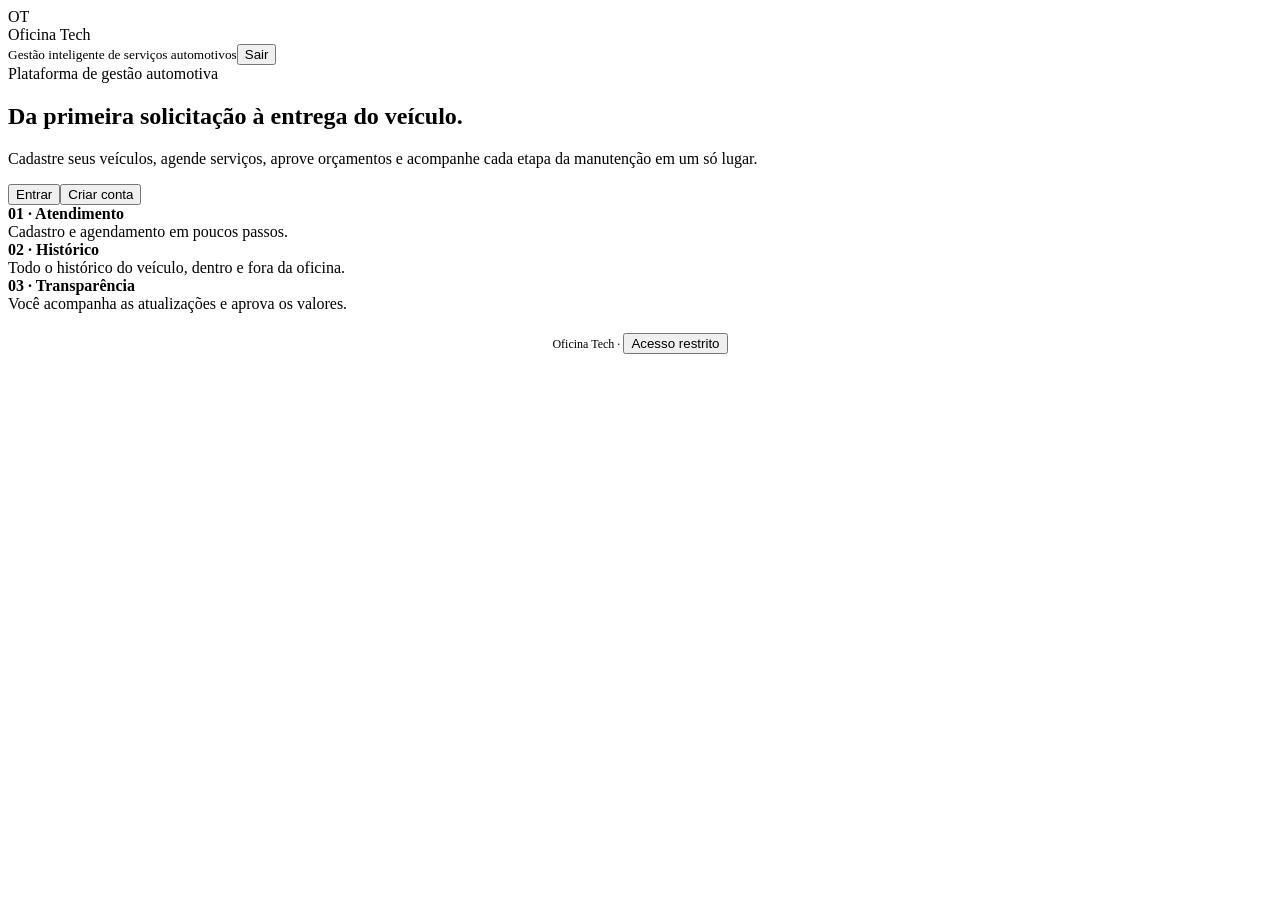
==== commit dcd3acb9: "Add files via upload" ====
--- a/src/main/resources/static/index.html
+++ b/src/main/resources/static/index.html
@@ -1,111 +1,44 @@
 <!doctype html>
 <html lang="pt-BR">
 <head>
-<meta charset="utf-8">
-<meta name="viewport" content="width=device-width,initial-scale=1">
-<title>Oficina Tech | Gestão e Agendamento</title>
-<style>
-:root{--navy:#071b2f;--navy2:#0c2947;--blue:#1476d4;--cyan:#28b7e9;--green:#28a36a;--orange:#ff9d2e;--red:#e55353;--bg:#f4f7fb;--card:#fff;--ink:#172332;--muted:#6c7a89;--line:#dce5ee}
-*{box-sizing:border-box}html{scroll-behavior:smooth}body{margin:0;font-family:Inter,Arial,Helvetica,sans-serif;background:var(--bg);color:var(--ink)}
-button,input,select,textarea{font:inherit}button{cursor:pointer}.hidden{display:none!important}
-.topbar{background:linear-gradient(135deg,var(--navy),var(--navy2));color:#fff;padding:16px 5%;position:sticky;top:0;z-index:10;box-shadow:0 4px 18px #0015}
-.nav{max-width:1200px;margin:auto;display:flex;align-items:center;justify-content:space-between;gap:20px}
-.logo{display:flex;align-items:center;gap:11px;font-weight:900;font-size:22px}.logo-mark{width:42px;height:42px;border-radius:12px;background:linear-gradient(135deg,var(--cyan),var(--blue));display:grid;place-items:center;font-size:23px;box-shadow:0 8px 20px #1476d455}.logo span{color:#50c9f2}.nav small{color:#bcd0e3}
-.hero{background:radial-gradient(circle at 85% 20%,#1766a0 0,#0c2947 28%,#071b2f 70%);color:#fff;padding:70px 5%}
-.hero-in{max-width:1200px;margin:auto;display:grid;grid-template-columns:1.15fr .85fr;gap:42px;align-items:center}.eyebrow{color:#6fd5f6;font-weight:800;text-transform:uppercase;letter-spacing:2px;font-size:12px}
-.hero h1{font-size:50px;line-height:1.03;margin:12px 0 16px;max-width:700px}.hero p{font-size:18px;line-height:1.6;color:#d4e3ef;max-width:650px}
-.actions{display:flex;gap:12px;flex-wrap:wrap;margin-top:25px}.btn{border:0;border-radius:11px;padding:13px 18px;font-weight:800}.primary{background:var(--orange);color:#172332}.blue{background:var(--blue);color:#fff}.ghost{background:#ffffff12;border:1px solid #ffffff30;color:#fff}.light{background:#eef5fb;color:var(--navy)}
-.hero-card{background:#ffffff0e;border:1px solid #ffffff24;border-radius:26px;padding:28px;backdrop-filter:blur(8px)}.hero-card h3{margin-top:0}.flow{display:grid;gap:12px}.flow div{background:#ffffff0d;border-radius:13px;padding:13px 15px;display:flex;gap:11px;align-items:center}
-main{max-width:1200px;margin:auto;padding:42px 5%}.section-title{text-align:center;margin-bottom:28px}.section-title h2{font-size:32px;margin:0 0 8px}.section-title p{margin:0;color:var(--muted)}
-.profile-grid{display:grid;grid-template-columns:1fr 1fr;gap:22px}.profile-card{background:#fff;border:1px solid var(--line);border-radius:20px;padding:28px;box-shadow:0 12px 35px #17314c12}.profile-card .big{font-size:40px}.profile-card h3{font-size:24px;margin:12px 0 8px}.profile-card p{color:var(--muted);line-height:1.5}.feature-list{display:grid;gap:8px;margin:18px 0}.feature-list span{color:#405064}
-.app{margin-top:42px;background:#fff;border-radius:22px;border:1px solid var(--line);overflow:hidden;box-shadow:0 12px 35px #17314c16}.app-head{background:var(--navy);color:#fff;padding:20px 24px;display:flex;justify-content:space-between;align-items:center;gap:12px}.app-head small{color:#bcd0e3}
-.login{padding:28px;max-width:620px;margin:auto}.grid2{display:grid;grid-template-columns:1fr 1fr;gap:14px}.field{display:flex;flex-direction:column;gap:6px}.field label{font-size:13px;font-weight:800}.field input,.field select,.field textarea{padding:12px;border:1px solid #cfdbe6;border-radius:10px;background:#fff}.field textarea{min-height:95px;resize:vertical}.full{grid-column:1/-1}
-.notice{padding:12px 14px;border-radius:10px;margin-top:14px;background:#e9f7ef;color:#20724a}.notice.error{background:#fdecec;color:#9c3434}
-.dashboard{display:grid;grid-template-columns:230px 1fr;min-height:520px}.side{background:#0b2239;color:#d6e5f2;padding:20px}.side button{width:100%;text-align:left;border:0;background:transparent;color:#d6e5f2;padding:11px 12px;border-radius:9px;margin:3px 0}.side button.active,.side button:hover{background:#1476d4;color:#fff}.content{padding:25px;background:#f7f9fc}.view{display:none}.view.active{display:block}.cards{display:grid;grid-template-columns:repeat(3,1fr);gap:15px}.stat,.box{background:#fff;border:1px solid var(--line);border-radius:15px;padding:18px}.stat strong{display:block;font-size:28px;margin-top:7px}.muted{color:var(--muted)}.table-wrap{overflow:auto}.table{width:100%;border-collapse:collapse;background:#fff;border-radius:12px;overflow:hidden}.table th,.table td{text-align:left;padding:12px;border-bottom:1px solid #e6edf3;font-size:14px}.badge{display:inline-block;padding:6px 9px;border-radius:999px;font-size:12px;font-weight:800;background:#e9eef4;color:#526273}.b-orange{background:#fff0d8;color:#9a5a00}.b-green{background:#ddf5e8;color:#1f754b}.b-blue{background:#e2f1ff;color:#155f9e}
-footer{margin-top:45px;background:#061728;color:#bfd0df;text-align:center;padding:30px 5%;font-size:14px}
-@media(max-width:800px){.hero-in,.profile-grid,.dashboard{grid-template-columns:1fr}.hero h1{font-size:38px}.side{display:flex;overflow:auto;gap:5px}.side button{min-width:max-content}.cards,.grid2{grid-template-columns:1fr}.full{grid-column:auto}.nav small{display:none}}
-</style>
+<meta charset="utf-8"><meta name="viewport" content="width=device-width,initial-scale=1">
+<title>Oficina Tech | Plataforma de Gestão</title>
+<link rel="stylesheet" href="/style.css">
 </head>
 <body>
-<header class="topbar"><div class="nav"><div class="logo"><div class="logo-mark">🔧</div>Oficina <span>Tech</span></div><small>Agendamento • Gestão • Acompanhamento</small></div></header>
+<header class="top"><div class="brand"><div class="mark">OT</div>Oficina Tech</div><small>Gestão inteligente de serviços automotivos</small><button id="topExit" class="btn outline hidden" onclick="logout()">Sair</button></header>
 
-<section class="hero">
-<div class="hero-in">
-<div><div class="eyebrow">Tecnologia para oficinas mecânicas</div><h1>Cliente e oficina conectados do agendamento à entrega.</h1><p>Um protótipo acadêmico mais completo para organizar veículos, solicitações de serviço, acompanhamento e gestão da oficina em duas áreas: Cliente e Administrador.</p>
-<div class="actions"><button class="btn primary" onclick="goLogin('cliente')">Entrar como Cliente</button><button class="btn ghost" onclick="goLogin('admin')">Entrar como ADM</button></div></div>
-<div class="hero-card"><h3>Como funciona</h3><div class="flow"><div>📅 <span>Cliente solicita um agendamento</span></div><div>🧰 <span>Oficina analisa e gerencia o serviço</span></div><div>🔄 <span>ADM atualiza o andamento</span></div><div>🔔 <span>Cliente acompanha o status</span></div></div></div>
+<section id="landing" class="landing"><div class="landing-in">
+ <div><div class="eyebrow">Plataforma de gestão automotiva</div><h1>Da primeira solicitação à entrega do veículo.</h1>
+ <p>Cadastre seus veículos, agende serviços, aprove orçamentos e acompanhe cada etapa da manutenção em um só lugar.</p>
+ <div class="actions"><button class="btn primary" onclick="openAuth('cliente','login')">Entrar</button><button class="btn outline" onclick="openAuth('cliente','register')">Criar conta</button></div></div>
+ <div class="hero-panel"><div><b>01 · Atendimento</b><br><span>Cadastro e agendamento em poucos passos.</span></div><div><b>02 · Histórico</b><br><span>Todo o histórico do veículo, dentro e fora da oficina.</span></div><div><b>03 · Transparência</b><br><span>Você acompanha as atualizações e aprova os valores.</span></div></div>
 </div></section>
 
-<main>
-<section><div class="section-title"><h2>Dois perfis, funções diferentes</h2><p>Uma experiência para o cliente e outra para a gestão da oficina.</p></div>
-<div class="profile-grid">
-<div class="profile-card"><div class="big">👤</div><h3>Área do Cliente</h3><p>Organize seus veículos e acompanhe os serviços solicitados.</p><div class="feature-list"><span>✓ Cadastro de veículo</span><span>✓ Novo agendamento</span><span>✓ Acompanhamento de status</span><span>✓ Histórico de serviços</span><span>✓ Perfil do cliente</span></div><button class="btn blue" onclick="goLogin('cliente')">Acessar como cliente</button></div>
-<div class="profile-card"><div class="big">🛠️</div><h3>Painel Administrativo</h3><p>Visão da oficina para acompanhar clientes, veículos e serviços.</p><div class="feature-list"><span>✓ Dashboard de atendimento</span><span>✓ Lista de agendamentos</span><span>✓ Clientes e veículos</span><span>✓ Atualização de status</span><span>✓ Resumo operacional</span></div><button class="btn blue" onclick="goLogin('admin')">Acessar como ADM</button></div>
-</div></section>
+<main id="auth" class="auth hidden"><h2 id="authTitle"></h2><p class="muted" id="authDesc"></p><div id="authFields"></div><div id="authMsg"></div><p class="muted" id="authLinks"></p></main>
 
-<section class="app" id="sistema">
-<div class="app-head"><div><strong id="appTitle">Acesso Oficina Tech</strong><br><small id="appSub">Escolha um perfil para entrar no protótipo.</small></div><button class="btn light" onclick="logout()">Sair</button></div>
-
-<div id="loginBox" class="login">
-<h2 id="loginTitle">Login</h2><p class="muted">Protótipo acadêmico: nesta versão, os dados ficam armazenados neste navegador.</p>
-<div class="grid2"><div class="field full"><label>E-mail</label><input id="loginNome" type="email" placeholder="Digite seu e-mail"></div><div class="field full"><label>Senha</label><div style="display:flex;gap:8px"><input id="loginSenha" type="password" placeholder="Digite sua senha" style="flex:1"><button type="button" class="btn light" id="toggleSenha" onclick="alternarSenha()" aria-label="Mostrar ou ocultar senha">👁 Ver</button></div></div><div class="full"><button class="btn blue" onclick="entrar()">Entrar</button></div></div>
-<div id="loginMsg"></div></div>
-
-<div id="clientDash" class="dashboard hidden">
-<aside class="side">
-<button class="active" onclick="showClient('inicio',this)">🏠 Início</button><button onclick="showClient('veiculo',this)">🚘 Meus veículos</button><button onclick="showClient('agendar',this)">📅 Agendar</button><button onclick="showClient('status',this)">🔎 Meus serviços</button><button onclick="showClient('historico',this)">🧾 Histórico</button><button onclick="showClient('perfil',this)">👤 Perfil</button>
-</aside>
-<div class="content">
-<div id="c-inicio" class="view active"><h2>Olá, <span id="clienteNome">Cliente</span> 👋</h2><p class="muted">Aqui você acompanha sua relação com a oficina.</p><div class="cards"><div class="stat">Veículo cadastrado<strong id="statVeiculo">0</strong></div><div class="stat">Agendamentos<strong id="statAgenda">0</strong></div><div class="stat">Status atual<strong style="font-size:18px" id="statStatus">Sem serviço</strong></div></div></div>
-<div id="c-veiculo" class="view"><h2>Meus veículos</h2><div class="box grid2"><input id="veiculoEditId" type="hidden"><div class="field"><label>Marca</label><input id="marca" placeholder="Ex.: Chevrolet"></div><div class="field"><label>Modelo</label><input id="modelo" placeholder="Ex.: Onix"></div><div class="field"><label>Ano</label><input id="ano" type="number" placeholder="2022"></div><div class="field"><label>Placa</label><input id="placa" maxlength="8" placeholder="ABC1D23"></div><div class="field"><label>Cor</label><input id="corVeiculo" placeholder="Ex.: Prata"></div><div class="field"><label>Foto do veículo</label><input id="fotoVeiculo" type="file" accept="image/*"></div><div class="full"><button class="btn blue" onclick="salvarVeiculo()">Salvar veículo</button> <button class="btn light" onclick="limparVeiculoForm()">Novo veículo</button></div></div><div id="veiculoMsg"></div><div id="listaVeiculosCliente" class="box" style="margin-top:14px">Nenhum veículo cadastrado.</div></div>
-<div id="c-agendar" class="view"><h2>Novo agendamento</h2><div class="box grid2"><div class="field"><label>Serviço</label><select id="servico"><option>Troca de óleo</option><option>Revisão</option><option>Freios</option><option>Suspensão</option><option>Diagnóstico</option><option>Outro</option></select></div><div class="field"><label>Data</label><input id="data" type="date"></div><div class="field"><label>Horário</label><select id="hora"><option>08:00</option><option>09:30</option><option>11:00</option><option>14:00</option><option>15:30</option><option>17:00</option></select></div><div class="field"><label>Veículo</label><select id="veiculoAg"><option value="">Cadastre um veículo primeiro</option></select></div><div class="field full"><label>Descrição do problema</label><textarea id="problema" placeholder="Descreva o que está acontecendo..."></textarea></div><div class="field full"><label>Foto do veículo/problema</label><input type="file" accept="image/*"></div><div class="full"><button class="btn primary" onclick="agendar()">Enviar solicitação</button></div></div><div id="agendaMsg"></div></div>
-<div id="c-status" class="view"><h2>Meus serviços</h2><div class="box" id="clienteServico">Nenhum serviço solicitado ainda.</div></div>
-<div id="c-historico" class="view"><h2>Histórico</h2><div class="box" id="historicoCliente">Nenhum serviço concluído.</div></div>
-<div id="c-perfil" class="view"><h2>Meu perfil</h2><div class="box grid2"><div class="field"><label>Nome completo</label><input id="perfilNomeInput"></div><div class="field"><label>E-mail</label><input id="perfilEmail" type="email"></div><div class="field"><label>Telefone</label><input id="perfilTelefone"></div><div class="field"><label>Gênero</label><select id="perfilGenero"><option value="">Não informado</option><option>Feminino</option><option>Masculino</option><option>Outro</option><option>Prefiro não informar</option></select></div><div class="full"><button class="btn blue" onclick="salvarPerfil()">Salvar meus dados</button></div></div><div id="perfilMsg"></div></div>
+<div id="app" class="hidden"><div class="shell">
+ <aside class="sidebar" id="sidebar"></aside>
+ <section class="main">
+  <div class="pagehead"><div><h1 id="pageTitle"></h1><span class="muted" id="pageSub"></span></div></div>
+  <section class="page" id="p-home"></section>
+  <section class="page" id="p-vehicles"></section>
+  <section class="page" id="p-booking"></section>
+  <section class="page" id="p-services"></section>
+  <section class="page" id="p-notifications"></section>
+  <section class="page" id="p-profile"></section>
+  <section class="page" id="p-assistant"></section>
+  <section class="page" id="p-clients"></section>
+  <section class="page" id="p-calendar"></section>
+  <section class="page" id="p-history"></section>
+  <section class="page" id="p-stock"></section>
+  <section class="page" id="p-reminders"></section>
+  <section class="page" id="p-reviews"></section>
+  <section class="page" id="p-support"></section>
+  <section class="page" id="p-audit"></section>
+ </section>
 </div></div>
 
-<div id="adminDash" class="dashboard hidden">
-<aside class="side">
-<button class="active" onclick="showAdmin('dashboard',this)">📊 Dashboard</button><button onclick="showAdmin('agendamentos',this)">📅 Agendamentos</button><button onclick="showAdmin('clientes',this)">👥 Clientes</button><button onclick="showAdmin('status',this)">🔄 Atualizar status</button>
-</aside>
-<div class="content">
-<div id="a-dashboard" class="view active"><h2>Painel da Oficina</h2><p class="muted">Resumo operacional do protótipo.</p><div class="cards"><div class="stat">Solicitações<strong id="admSolicitacoes">0</strong></div><div class="stat">Clientes<strong id="admClientes">0</strong></div><div class="stat">Em andamento<strong id="admAndamento">0</strong></div></div></div>
-<div id="a-agendamentos" class="view"><h2>Agendamentos</h2><div class="box grid2" style="margin-bottom:14px"><div class="field"><label>Buscar por cliente</label><input id="filtroCliente" oninput="refresh()" placeholder="Nome do cliente"></div><div class="field"><label>Filtrar por data</label><input id="filtroData" type="date" oninput="refresh()"></div></div><div class="table-wrap"><table class="table"><thead><tr><th>Cliente</th><th>Serviço</th><th>Data</th><th>Horário</th><th>Status</th></tr></thead><tbody id="agendaTabela"><tr><td colspan="5">Nenhuma solicitação.</td></tr></tbody></table></div></div>
-<div id="a-clientes" class="view"><h2>Clientes</h2><p class="muted">Dados dos clientes e todos os veículos vinculados a cada cadastro.</p><div class="box" id="clientesAdm">Nenhum cliente registrado neste navegador.</div></div>
-
-<div id="a-status" class="view"><h2>Atualizar status</h2><div class="box grid2"><div class="field full"><label>Novo status do último serviço</label><select id="novoStatus"><option>Solicitado</option><option>Confirmado</option><option>Em andamento</option><option>Aguardando retirada</option><option>Concluído</option></select></div><div class="full"><button class="btn blue" onclick="atualizarStatus()">Salvar status</button></div></div><div id="statusMsg"></div></div>
-</div></div>
-</section>
-</main>
-
-<footer><strong>Oficina Tech</strong> • Protótipo acadêmico de agendamento e gestão de oficinas mecânicas</footer>
-
-<script>
-let perfil='cliente';
-const read=(k,d)=>{try{return JSON.parse(localStorage.getItem(k)||JSON.stringify(d))}catch{return d}};
-const write=(k,v)=>localStorage.setItem(k,JSON.stringify(v));
-const currentEmail=()=>localStorage.getItem('otEmail')||'';
-function goLogin(p){perfil=p;loginBox.classList.remove('hidden');clientDash.classList.add('hidden');adminDash.classList.add('hidden');loginTitle.textContent=p==='admin'?'Login do Administrador':'Login do Cliente';appTitle.textContent=p==='admin'?'Painel Administrativo — Oficina Tech':'Área do Cliente — Oficina Tech';appSub.textContent=p==='admin'?'Gestão de atendimentos e serviços.':'Agendamento e acompanhamento dos seus veículos.';loginMsg.innerHTML='';loginSenha.type='password';toggleSenha.textContent='👁 Ver';sistema.scrollIntoView({behavior:'smooth'})}
-function entrar(){const email=loginNome.value.trim().toLowerCase(),senha=loginSenha.value;if(!email||!senha){loginMsg.innerHTML='<div class="notice error">Informe e-mail e senha.</div>';return}if(perfil==='admin'){if(senha!=='OficinaTech2026@br'){loginMsg.innerHTML='<div class="notice error">Senha de administrador inválida.</div>';return}localStorage.setItem('otPerfilAtivo','ADM');loginBox.classList.add('hidden');adminDash.classList.remove('hidden');refresh();return}const users=read('otUsuarios',[]);let u=users.find(x=>x.email===email);if(!u){if(senha.length<6){loginMsg.innerHTML='<div class="notice error">Para o primeiro acesso, use uma senha com pelo menos 6 caracteres. O cadastro será criado neste navegador.</div>';return}const nome=email.split('@')[0];u={nome,email,senha,telefone:'',genero:'',veiculos:[]};users.push(u);write('otUsuarios',users)}else if(u.senha!==senha){loginMsg.innerHTML='<div class="notice error">E-mail ou senha inválidos.</div>';return}localStorage.setItem('otEmail',email);localStorage.setItem('otPerfilAtivo','CLIENTE');loginBox.classList.add('hidden');clientDash.classList.remove('hidden');clienteNome.textContent=u.nome;refresh()}
-function alternarSenha(){loginSenha.type=loginSenha.type==='password'?'text':'password';toggleSenha.textContent=loginSenha.type==='password'?'👁 Ver':'🙈 Ocultar'}
-function logout(){loginBox.classList.remove('hidden');clientDash.classList.add('hidden');adminDash.classList.add('hidden');loginSenha.value='';loginMsg.innerHTML='';localStorage.removeItem('otPerfilAtivo')}
-function showClient(id,b){document.querySelectorAll('#clientDash .view').forEach(x=>x.classList.remove('active'));document.querySelectorAll('#clientDash .side button').forEach(x=>x.classList.remove('active'));document.getElementById('c-'+id).classList.add('active');b.classList.add('active');refresh()}
-function showAdmin(id,b){document.querySelectorAll('#adminDash .view').forEach(x=>x.classList.remove('active'));document.querySelectorAll('#adminDash .side button').forEach(x=>x.classList.remove('active'));document.getElementById('a-'+id).classList.add('active');b.classList.add('active');refresh()}
-function userAtual(){return read('otUsuarios',[]).find(x=>x.email===currentEmail())}
-function salvarPerfil(){let us=read('otUsuarios',[]),u=us.find(x=>x.email===currentEmail());if(!u)return;u.nome=perfilNomeInput.value.trim()||u.nome;u.telefone=perfilTelefone.value.trim();u.genero=perfilGenero.value;const novo=perfilEmail.value.trim().toLowerCase();if(novo&&novo!==u.email&&us.some(x=>x.email===novo)){perfilMsg.innerHTML='<div class="notice error">Este e-mail já está cadastrado.</div>';return}u.email=novo||u.email;write('otUsuarios',us);localStorage.setItem('otEmail',u.email);clienteNome.textContent=u.nome;perfilMsg.innerHTML='<div class="notice">Dados atualizados neste navegador.</div>';refresh()}
-function limparVeiculoForm(){['veiculoEditId','marca','modelo','ano','placa','corVeiculo','fotoVeiculo'].forEach(id=>{const e=document.getElementById(id);if(e)e.value=''})}
-function salvarVeiculo(){let us=read('otUsuarios',[]),u=us.find(x=>x.email===currentEmail());if(!u)return;const v={id:veiculoEditId.value||String(Date.now()),marca:marca.value.trim(),modelo:modelo.value.trim(),ano:ano.value,placa:placa.value.trim().toUpperCase(),cor:corVeiculo.value.trim()};if(!v.marca||!v.modelo){veiculoMsg.innerHTML='<div class="notice error">Preencha marca e modelo.</div>';return}const save=(foto)=>{if(foto)v.foto=foto;u.veiculos=u.veiculos||[];const i=u.veiculos.findIndex(x=>x.id===v.id);if(i>=0)u.veiculos[i]={...u.veiculos[i],...v};else u.veiculos.push(v);write('otUsuarios',us);veiculoMsg.innerHTML='<div class="notice">Veículo salvo no cadastro.</div>';limparVeiculoForm();refresh()};const file=fotoVeiculo.files[0];if(file){const r=new FileReader();r.onload=()=>save(r.result);r.readAsDataURL(file)}else save(null)}
-function editarVeiculo(id){const u=userAtual(),v=(u?.veiculos||[]).find(x=>x.id===id);if(!v)return;veiculoEditId.value=v.id;marca.value=v.marca;modelo.value=v.modelo;ano.value=v.ano||'';placa.value=v.placa||'';corVeiculo.value=v.cor||'';showClient('veiculo',document.querySelector('#clientDash .side button:nth-child(2)'))}
-function excluirVeiculo(id){if(!confirm('Remover este veículo do seu cadastro?'))return;let us=read('otUsuarios',[]),u=us.find(x=>x.email===currentEmail());u.veiculos=(u.veiculos||[]).filter(x=>x.id!==id);write('otUsuarios',us);refresh()}
-function agendar(){const u=userAtual();if(!u){agendaMsg.innerHTML='<div class="notice error">Entre novamente para continuar.</div>';return}if(!data.value){agendaMsg.innerHTML='<div class="notice error">Escolha uma data.</div>';return}const a={id:String(Date.now()),email:u.email,cliente:u.nome,servico:servico.value,data:data.value,hora:hora.value,veiculo:veiculoAg.value,problema:problema.value,status:'Solicitado',orcamento:null,decisao:'Pendente'};let arr=read('otAgendamentos',[]);arr.push(a);write('otAgendamentos',arr);agendaMsg.innerHTML='<div class="notice">Solicitação registrada no protótipo.</div>';refresh()}
-function atualizarStatus(){const arr=read('otAgendamentos',[]);if(!arr.length){statusMsg.innerHTML='<div class="notice error">Não existe serviço para atualizar.</div>';return}arr[arr.length-1].status=novoStatus.value;write('otAgendamentos',arr);statusMsg.innerHTML='<div class="notice">Status atualizado.</div>';refresh()}
-function fmt(d){return d?d.split('-').reverse().join('/'):'—'}
-function refresh(){const u=userAtual(),users=read('otUsuarios',[]),all=read('otAgendamentos',[]),mine=all.filter(a=>a.email===currentEmail()),vlist=u?.veiculos||[];if(u){perfilNomeInput.value=u.nome||'';perfilEmail.value=u.email||'';perfilTelefone.value=u.telefone||'';perfilGenero.value=u.genero||'';clienteNome.textContent=u.nome;perfilNome.textContent=u.nome}statVeiculo.textContent=String(vlist.length);listaVeiculosCliente.innerHTML=vlist.length?vlist.map(v=>`<div style="padding:12px 0;border-bottom:1px solid #e6edf3"><strong>${esc(v.marca)} ${esc(v.modelo)}</strong><p class="muted">${esc(v.ano||'Ano não informado')} • ${esc(v.placa||'Sem placa')} • ${esc(v.cor||'Cor não informada')}</p>${v.foto?`<img src="${v.foto}" alt="Foto do veículo" style="max-width:150px;border-radius:10px">`:''}<p><button class="btn light" onclick="editarVeiculo('${v.id}')">Editar</button> <button class="btn light" onclick="excluirVeiculo('${v.id}')">Remover</button></p></div>`).join(''):'Nenhum veículo cadastrado.';veiculoAg.innerHTML='<option value="">Selecione um veículo</option>'+vlist.map(v=>`<option>${esc(v.marca)} ${esc(v.modelo)} ${esc(v.placa||'')}</option>`).join('');statAgenda.textContent=String(mine.length);let last=mine[mine.length-1];statStatus.textContent=last?.status||'Sem serviço';clienteServico.innerHTML=mine.length?mine.slice().reverse().map(a=>`<div class="box" style="margin-bottom:10px"><strong>${esc(a.servico)}</strong><p>${esc(a.veiculo)} • ${fmt(a.data)} às ${esc(a.hora)}</p><span class="badge">${esc(a.status)}</span>${a.orcamento!==null?`<p>Orçamento: R$ ${Number(a.orcamento).toFixed(2)} — ${esc(a.decisao)}</p>`:''}${a.status==='Concluído'?`<p><label>Nota do serviço (1 a 5)</label> <select id="nota-${a.id}"><option>5</option><option>4</option><option>3</option><option>2</option><option>1</option></select> <input id="coment-${a.id}" placeholder="Comentário sobre o serviço"><button class="btn blue" onclick="avaliar('${a.id}')">Enviar avaliação</button></p>`:''}</div>`).join(''):'Nenhum serviço solicitado ainda.';historicoCliente.innerHTML=mine.filter(a=>a.status==='Concluído').map(a=>`<p>${esc(a.servico)} • ${fmt(a.data)}</p>`).join('')||'Nenhum serviço concluído.';
-// Administração: clientes e veículos na mesma ficha
-clientesAdm.innerHTML=users.length?users.map(c=>`<div class="box" style="margin-bottom:12px"><h3>${esc(c.nome)}</h3><p>${esc(c.email)} • ${esc(c.telefone||'Telefone não informado')} • ${esc(c.genero||'Gênero não informado')}</p><strong>Veículos (${(c.veiculos||[]).length})</strong>${(c.veiculos||[]).map(v=>`<p>🚘 ${esc(v.marca)} ${esc(v.modelo)} • ${esc(v.ano||'')} • ${esc(v.placa||'')} • ${esc(v.cor||'')}</p>`).join('')||'<p class="muted">Nenhum veículo cadastrado.</p>'}</div>`).join(''):'Nenhum cliente registrado neste navegador.';admClientes.textContent=String(users.length);admSolicitacoes.textContent=String(all.length);admAndamento.textContent=String(all.filter(a=>a.status==='Em andamento').length);const fc=(filtroCliente?.value||'').toLowerCase(),fd=filtroData?.value||'';const shown=all.filter(a=>(!fc||a.cliente.toLowerCase().includes(fc))&&(!fd||a.data===fd));agendaTabela.innerHTML=shown.length?shown.map(a=>`<tr><td>${esc(a.cliente)}</td><td>${esc(a.servico)}</td><td>${fmt(a.data)}</td><td>${esc(a.hora)}</td><td><span class="badge">${esc(a.status)}</span></td></tr>`).join(''):'<tr><td colspan="5">Nenhuma solicitação encontrada.</td></tr>'}
-function avaliar(id){const arr=read('otAgendamentos',[]),a=arr.find(x=>x.id===id);if(!a)return;a.nota=document.getElementById('nota-'+id).value;a.comentario=document.getElementById('coment-'+id).value;write('otAgendamentos',arr);alert('Avaliação registrada neste navegador.');}
-function esc(x){return String(x??'').replace(/[&<>"']/g,c=>({'&':'&amp;','<':'&lt;','>':'&gt;','"':'&quot;',"'":'&#39;'}[c]))}
-window.addEventListener('load',()=>{goLogin('cliente');refresh()});
-</script>
-</body>
-</html>+<footer class="wrap muted" style="text-align:center;font-size:12px">Oficina Tech · <button class="restrito" onclick="openAuth('admin','login')">Acesso restrito</button></footer>
+<script src="/app.js"></script>
+</body></html>
